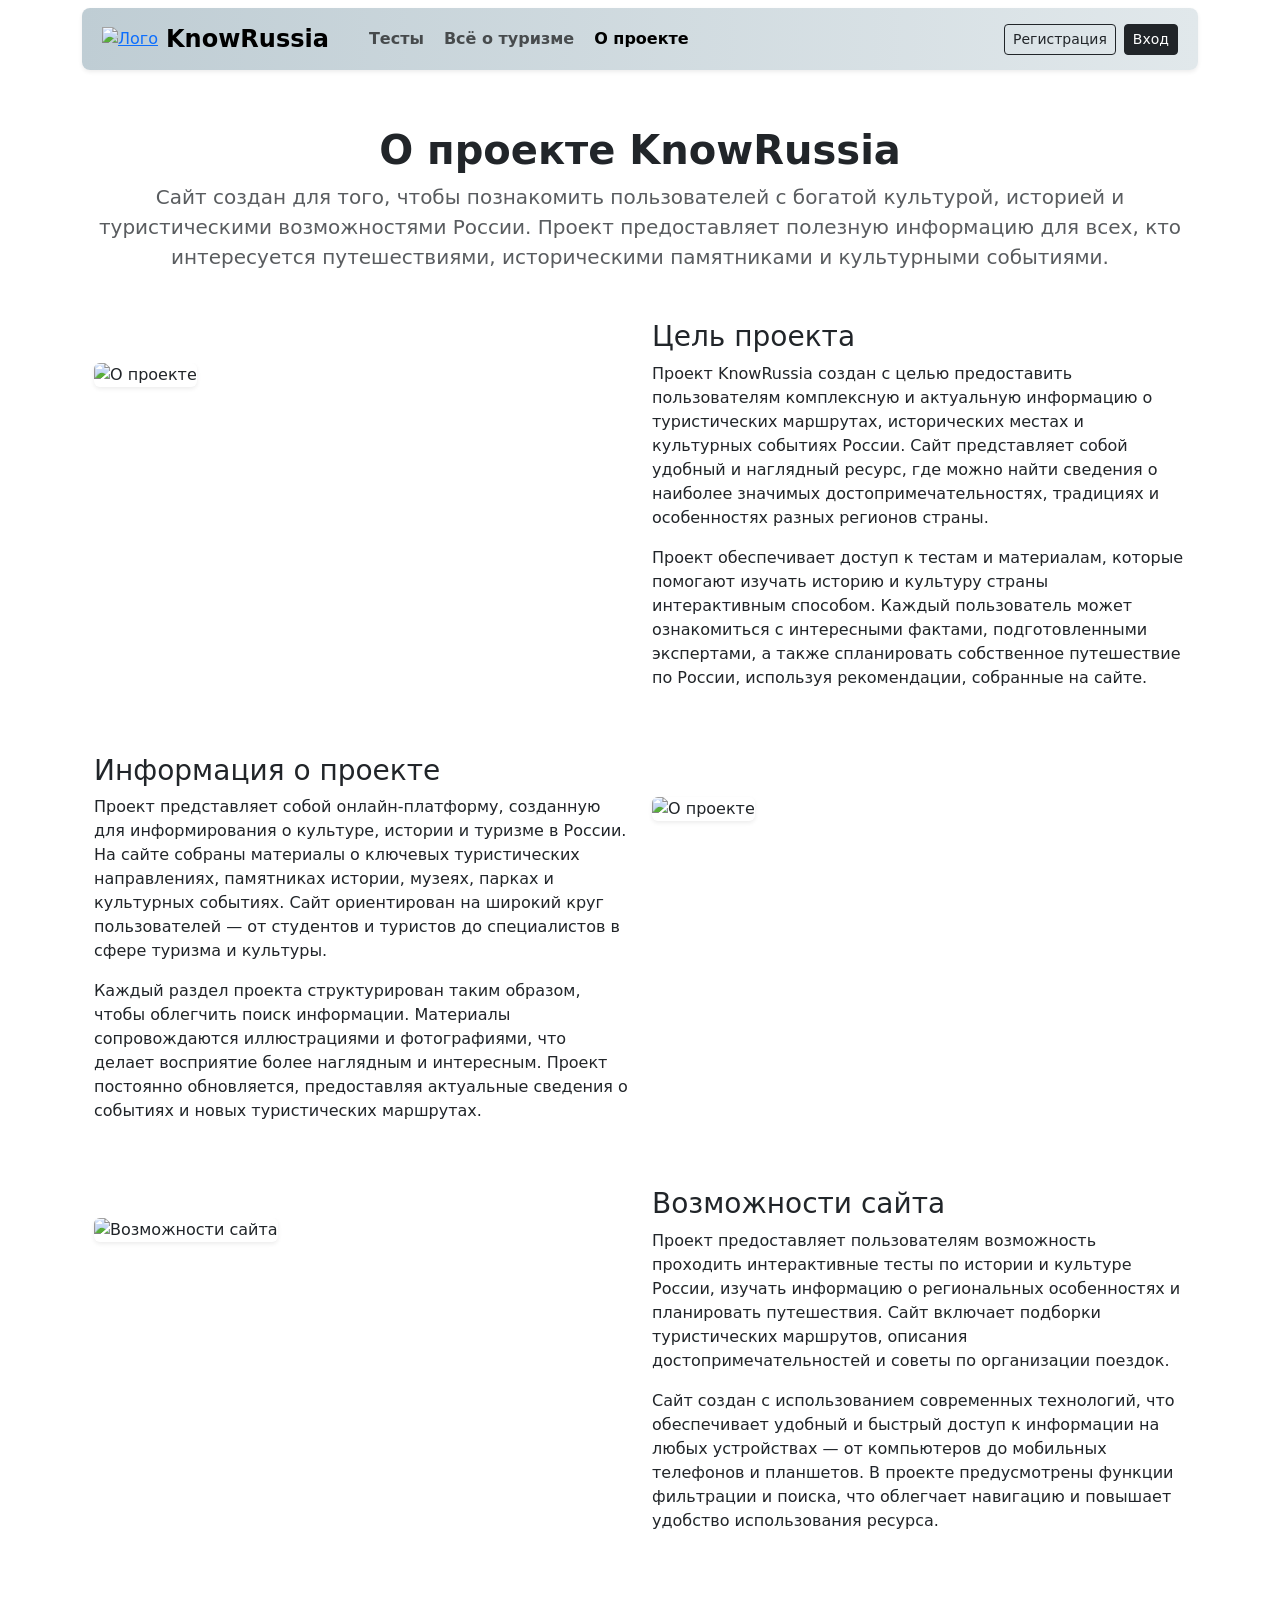
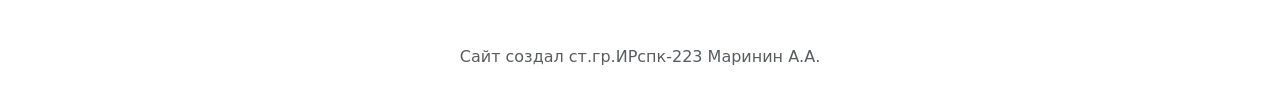
==== about.html @ d30c1727 "KP sho?" ====
<!DOCTYPE html>
<html lang="en">

<head>
    <meta charset="UTF-8">
    <meta name="viewport" content="width=device-width, initial-scale=1.0">
    <title>KnowRussia — о проекте</title>
    <link rel="shortcut icon" href="./imajes/Vector.png" type="image/png">
    <link href="https://cdn.jsdelivr.net/npm/bootstrap@5.1.3/dist/css/bootstrap.min.css" rel="stylesheet"
        integrity="sha384-1BmE4kWBq78iYhFldvKuhfTAU6auU8tT94WrHftjDbrCEXSU1oBoqyl2QvZ6jIW3" crossorigin="anonymous">
    <link rel="stylesheet" href="css/style.css">
</head>

<body class="container">
    <header>
        <nav class="navbar navbar-expand-lg p-2 my-2 rounded-3 shadow-sm"
            style="background: linear-gradient(90deg, #bfcdd4, #e1e8eb);">

            <div class="container-fluid">
                <a href="index.html" id="logoNNN" class="me-2 d-flex align-items-center">
                    <img src="./imajes/Vector.svg" alt="Лого">
                </a>
                <a class="navbar-brand fw-bold fs-4" href="index.html">KnowRussia</a>
                <ul class="navbar-nav ms-3">
                    <li class="nav-item">
                        <a class="nav-link fw-semibold me-1" href="test.html">Тесты</a>
                    </li>
                    <li class="nav-item">
                        <a class="nav-link fw-semibold me-1" href="all_about_tourism.html">Всё о туризме</a>
                    </li>
                    <li class="nav-item">
                        <a class="nav-link fw-semibold me-1" href="about.html">О проекте</a>
                    </li>
                </ul>
                <ul class="navbar-nav ms-auto">
                     <li class="nav-item me-2">
                        <a class="btn btn-outline-dark btn-sm" href="reg.html">
                            Регистрация
                        </a>
                    </li>
                    <li class="nav-item">
                        <a class="btn btn-dark btn-sm" href="login.html">
                            Вход
                        </a>
                    </li>
                </ul>

            </div>
            </div>
        </nav>
    </header>
    <main>
        <main class="py-5">
            <div class="container">
                <div class="text-center mb-5">
                    <h1 class="fw-bold">О проекте KnowRussia</h1>
                    <p class="text-muted fs-5">Сайт создан для того, чтобы познакомить пользователей с богатой
                        культурой, историей и туристическими возможностями России. Проект предоставляет полезную
                        информацию для всех, кто интересуется путешествиями, историческими памятниками и культурными
                        событиями.</p>
                </div>

                <div class="row align-items-center mb-5">
                    <div class="col-md-6 mb-3 mb-md-0" style="height: 300px; overflow: hidden;">
                        <img src="./imajes/b_2.png" alt="О проекте" class="img-fluid rounded shadow-sm w-100 h-100"
                            style="object-fit: cover;">
                    </div>
                    <div class="col-md-6">
                        <h3>Цель проекта</h3>
                        <p>Проект KnowRussia создан с целью предоставить пользователям комплексную и актуальную
                            информацию о туристических маршрутах, исторических местах и культурных событиях России. Сайт
                            представляет собой удобный и наглядный ресурс, где можно найти сведения о наиболее значимых
                            достопримечательностях, традициях и особенностях разных регионов страны.</p>
                        <p>Проект обеспечивает доступ к тестам и материалам, которые помогают изучать историю и культуру
                            страны интерактивным способом. Каждый пользователь может ознакомиться с интересными фактами,
                            подготовленными экспертами, а также спланировать собственное путешествие по России,
                            используя рекомендации, собранные на сайте.</p>
                    </div>
                </div>

                <div class="row align-items-center mb-5">
                    <div class="col-md-6 order-md-2 mb-3 mb-md-0" style="height: 300px; overflow: hidden;">
                        <img src="./imajes/b_4.png" alt="О проекте" class="img-fluid rounded shadow-sm w-100 h-100"
                            style="object-fit: cover;">
                    </div>
                    <div class="col-md-6 order-md-1">
                        <h3>Информация о проекте</h3>
                        <p>Проект представляет собой онлайн-платформу, созданную для информирования о культуре, истории
                            и туризме в России. На сайте собраны материалы о ключевых туристических направлениях,
                            памятниках истории, музеях, парках и культурных событиях. Сайт ориентирован на широкий круг
                            пользователей — от студентов и туристов до специалистов в сфере туризма и культуры.</p>
                        <p>Каждый раздел проекта структурирован таким образом, чтобы облегчить поиск информации.
                            Материалы сопровождаются иллюстрациями и фотографиями, что делает восприятие более наглядным
                            и интересным. Проект постоянно обновляется, предоставляя актуальные сведения о событиях и
                            новых туристических маршрутах.</p>
                    </div>
                </div>

                <div class="row align-items-center mb-5">
                    <div class="col-md-6 mb-3 mb-md-0" style="height: 300px; overflow: hidden;">
                        <img src="./imajes/b_1.jpg" alt="Возможности сайта"
                            class="img-fluid rounded shadow-sm w-100 h-100" style="object-fit: cover;">
                    </div>
                    <div class="col-md-6">
                        <h3>Возможности сайта</h3>
                        <p>Проект предоставляет пользователям возможность проходить интерактивные тесты по истории и
                            культуре России, изучать информацию о региональных особенностях и планировать путешествия.
                            Сайт включает подборки туристических маршрутов, описания достопримечательностей и советы по
                            организации поездок. </p>
                        <p>Сайт создан с использованием современных технологий, что обеспечивает удобный и быстрый
                            доступ к информации на любых устройствах — от компьютеров до мобильных телефонов и
                            планшетов. В проекте предусмотрены функции фильтрации и поиска, что облегчает навигацию и
                            повышает удобство использования ресурса.</p>
                    </div>
                </div>
            </div>
        </main>


    </main>
    <footer>
        <p class="text-center text-muted">Сайт создал ст.гр.ИРспк-223 Маринин А.А.</p>
    </footer>
    <script src="https://cdn.jsdelivr.net/npm/bootstrap@5.3.2/dist/js/bootstrap.bundle.min.js"></script>
    <script src="animation.js"></script>
    <script>
        // Получаем текущее имя файла страницы (без пути)
        const currentPage = window.location.pathname.split("/").pop() || "main2.html";

        // Находим все ссылки в меню
        const navLinks = document.querySelectorAll('.navbar-nav .nav-link');

        navLinks.forEach(link => {
            const href = link.getAttribute('href');

            // Если href совпадает с текущей страницей, добавляем класс active
            if (href === currentPage) {
                link.classList.add('active');
            }
        });
    </script>

</body>

</html>
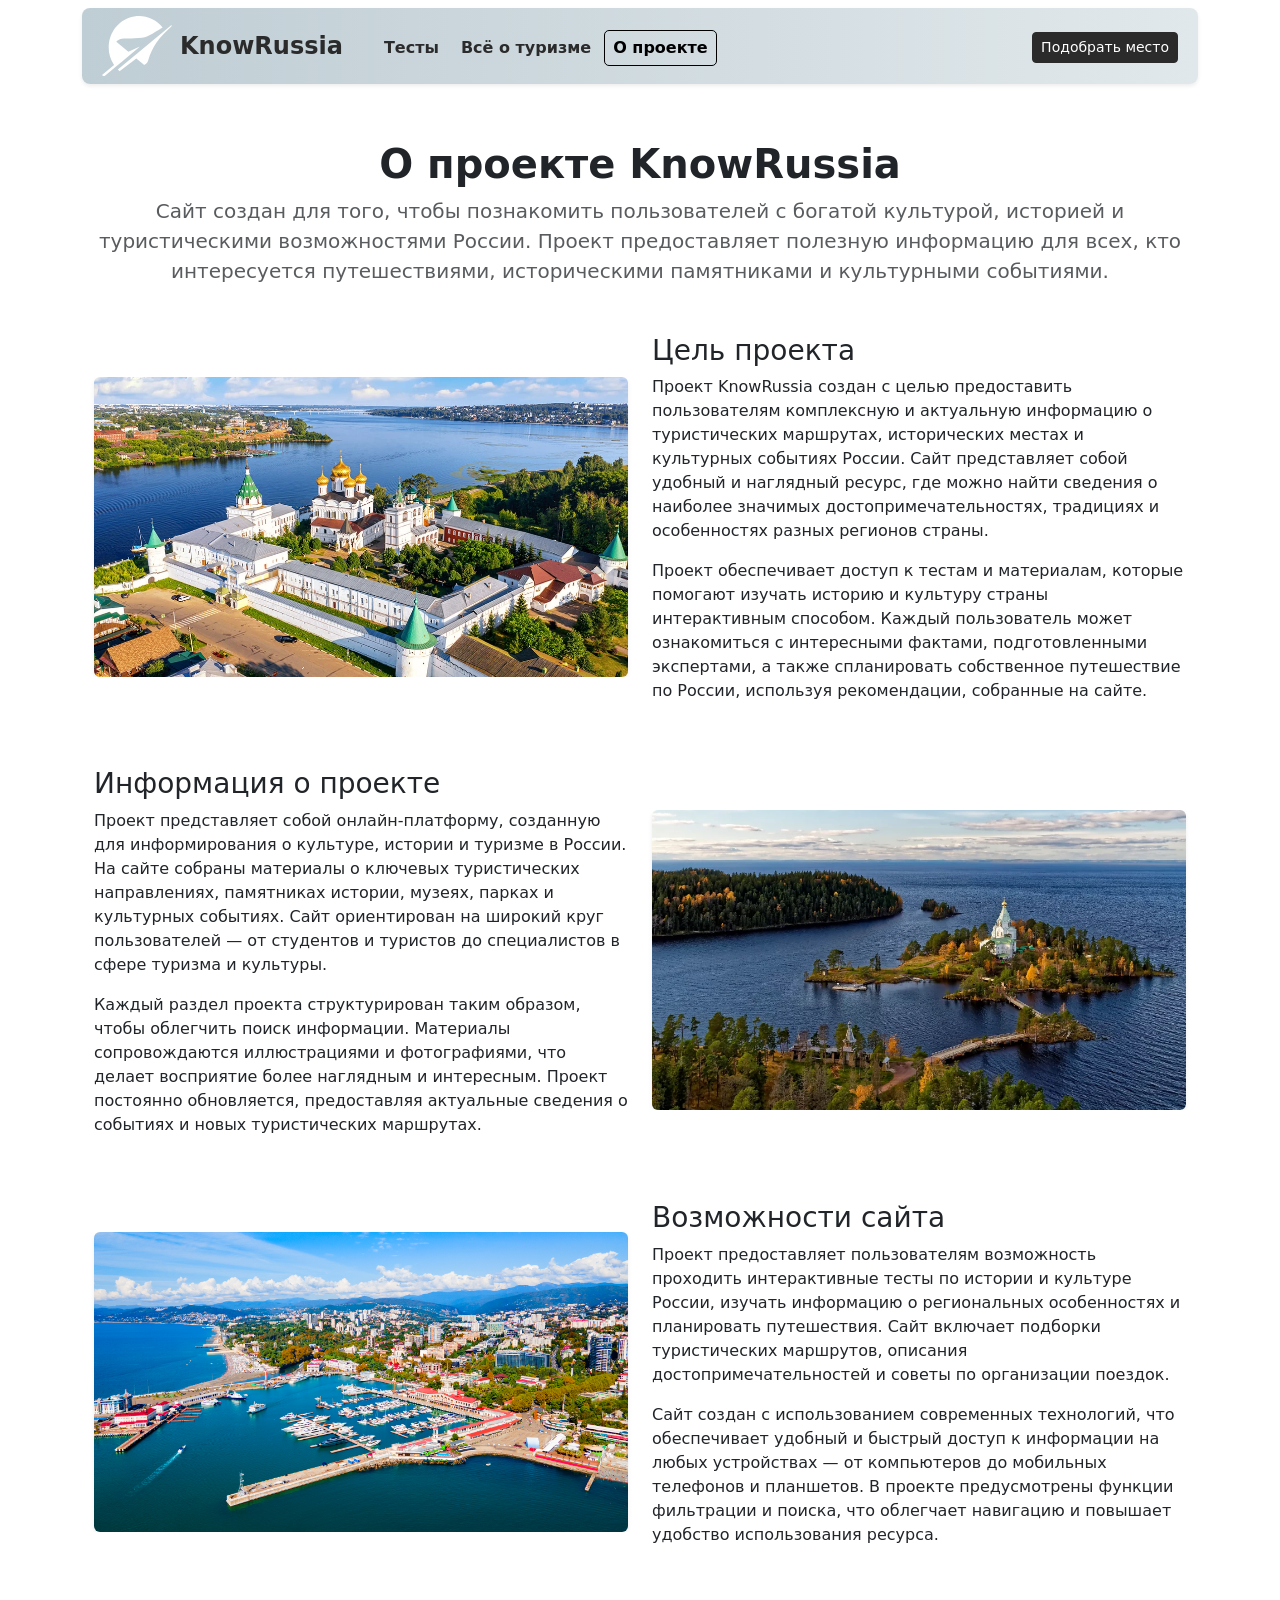
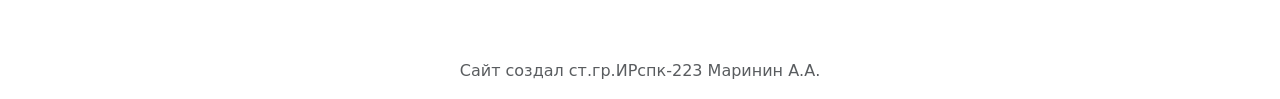
==== commit 2a7118ef: "kp v2" ====
--- a/about.html
+++ b/about.html
@@ -33,14 +33,9 @@
                     </li>
                 </ul>
                 <ul class="navbar-nav ms-auto">
-                     <li class="nav-item me-2">
-                        <a class="btn btn-outline-dark btn-sm" href="reg.html">
-                            Регистрация
-                        </a>
-                    </li>
                     <li class="nav-item">
-                        <a class="btn btn-dark btn-sm" href="login.html">
-                            Вход
+                        <a class="btn btn-dark btn-sm" href="opros.html">
+                            Подобрать место
                         </a>
                     </li>
                 </ul>
--- a/css/style.css
+++ b/css/style.css
@@ -0,0 +1,140 @@
+#mainCarousel .carousel-item img {
+    height: 400px;
+    object-fit: cover;
+}
+
+#mainCarousel {
+    padding: 0px;
+}
+
+
+#logoNNN {
+    color: white;
+    transition-duration: 0.2s;
+    cursor: pointer;
+    text-decoration: none;
+}
+
+#logoNNN:hover {
+    scale: 1.04;
+
+}
+
+#logoNNN:active {
+    color: #8f8f8f;
+}
+
+#logoNNN img {
+    width: 70px;
+}
+#zmih{
+    transition-duration: 0.2s;
+}
+#zmih:hover {
+    color: #131313;
+}
+
+.navbar a {
+    color: #2b2b2b;
+    /* чёрный */
+}
+
+.navbar a:hover {
+    color: #000000;
+    /* синий при наведении */
+}
+
+.navbar-nav {
+    margin-top: 4px;
+}
+
+/* Для кнопок на панели навигации */
+.navbar .btn {
+    transition: all 0.3s ease;
+    /* плавный переход для всех свойств */
+}
+
+/* Кнопка "Регистрация" */
+.navbar .btn-outline-dark {
+    color: #2b2b2b;
+    border-color: #2b2b2b;
+}
+
+.navbar .btn-outline-dark:hover {
+    color: #ffffff;
+    /* текст становится белым */
+    background-color: #2b2b2b;
+    /* фон чёрный */
+    border-color: #2b2b2b;
+    /* рамка остаётся */
+}
+
+/* Кнопка "Вход" */
+.navbar .btn-dark {
+    color: #ffffff;
+    background-color: #2b2b2b;
+    border-color: #2b2b2b;
+}
+
+.navbar .btn-dark:hover {
+    color: #2b2b2b;
+    /* текст меняется на чёрный */
+    background-color: #e1e8eb;
+    /* фон белый */
+    border-color: #2b2b2b;
+    /* рамка остаётся */
+}
+
+.nav-link {
+    border: 1px solid transparent;
+    /* прозрачный бордер */
+    border-radius: 5px;
+    padding: 5px 10px;
+    box-sizing: border-box;
+    transition-duration: 0.2s;
+    /* на всякий случай */
+}
+
+.nav-link:hover{
+    border-color: #000;
+}
+.nav-link.active {
+    border-color: #000;
+    /* появляется только цвет */
+}
+
+#scrollToTop {
+    position: fixed;
+    bottom: 30px;
+    right: 180px; /* ← кнопка левее */
+    width: 50px;
+    height: 50px;
+    border: none;
+    border-radius: 50%;
+    background-color: #212529;
+    color: #fff;
+    cursor: pointer;
+
+    display: flex;
+    align-items: center;
+    justify-content: center;
+
+    box-shadow: 0 4px 10px rgba(0, 0, 0, 0.3);
+    z-index: 1000;
+
+    /* Анимация */
+    opacity: 0;
+    transform: translateY(100px);
+    pointer-events: none;
+    transition: opacity 0.4s ease, transform 0.4s ease;
+}
+
+#scrollToTop.show {
+    opacity: 1;
+    transform: translateY(0);
+    pointer-events: auto;
+}
+
+#scrollToTop:hover {
+    transform: translateY(0) scale(1.1);
+}
